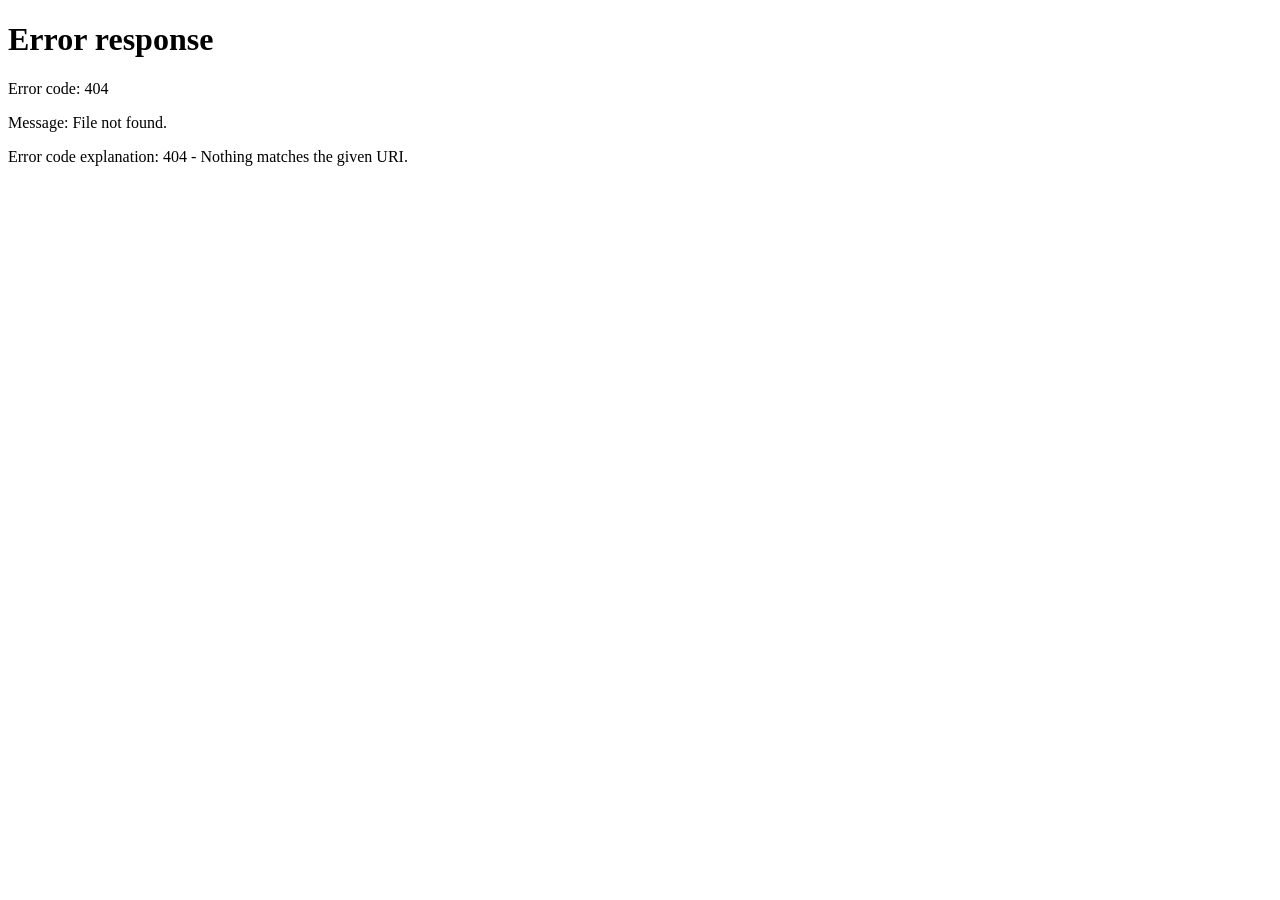
==== Trackify_Front_End/agenda.html @ 9cb70746 "Perbaikan path integrasi" ====
<!DOCTYPE html>
<html lang="id">
<head>
  <meta charset="UTF-8">
  <meta name="viewport" content="width=device-width, initial-scale=1.0">
  <title>Trackify - Jadwal & To-Do List</title>
  <link rel="stylesheet" href="assets/css/agenda.css">
  <link href="https://unpkg.com/boxicons@2.1.4/css/boxicons.min.css" rel="stylesheet">
  <link rel="stylesheet" href="https://cdnjs.cloudflare.com/ajax/libs/font-awesome/6.4.0/css/all.min.css" />
</head>
<body>

  <!-- Navbar dengan hamburger icon-->
  <nav class="navbar-main">
    <div class="nav-wrapper">
      <div class="nav-content">
        <a href="#" class="hamburger-icon" id="hamburgerBtn">
          <i class='bx bx-menu'></i>
        </a>
        <span class="nav-title">Agenda</span>
      </div>
    </div>
  </nav>

  <!-- Sidebar -->
  <nav class="sidebar" id="sidebar">
    <div class="sidebar-header">
      <span>Trackify</span>
      <a href="#" class="close-sidebar" id="closeSidebar">
        <i class='bx bx-x'></i>
      </a>
    </div>
    <ul class="sidebar-menu">
      <li><a href="beranda.html"><i class="fas fa-qrcode"></i>Beranda</a></li>
      <li><a href="agenda.html"><i class="fas fa-calendar-alt"></i>Agenda</a></li>
      <li><a href="fokus.html"><i class="fas fa-clock"></i>Mode Fokus</a></li>
      <li><a href="repositori.html"><i class="fas fa-folder"></i>Repositori</a></li>
    </ul>
  </nav>

  <!-- Overlay untuk menutup sidebar -->
  <div id="overlay" class="sidebar-overlay"></div>

  <!-- Main -->
  <div class="container">
    <!-- Reminder Notification -->
    <div class="reminder-notification" id="reminderNotification">
      <div class="reminder-icon"></div>
      <div class="reminder-content">
        <div class="reminder-title" id="reminderTitle">Pengingat Tugas</div>
        <div class="reminder-message" id="reminderMessage">Ada tugas yang deadline-nya dekat!</div>
      </div>
      <button class="reminder-close" id="reminderClose" aria-label="Tutup pengingat">
        <i class='bx bx-x'></i>
      </button>
      <div class="reminder-badge" id="reminderBadge">0</div>
    </div>

    <div class="schedule-wrapper">
      <!-- Kalender -->
      <div class="card calendar-card">
        <div class="card-header">
          <h2>Kalender</h2>
          <div class="calendar-nav">
            <button id="prev" class="nav-btn" aria-label="Bulan sebelumnya">
              <i class='bx bx-chevron-left'></i>
            </button>
            <h3 id="monthYear">Bulan Tahun</h3>
            <button id="next" class="nav-btn" aria-label="Bulan berikutnya">
              <i class='bx bx-chevron-right'></i>
            </button>
          </div>
        </div>

        <div class="weekdays">
          <div class="weekday">Min</div>
          <div class="weekday">Sen</div>
          <div class="weekday">Sel</div>
          <div class="weekday">Rab</div>
          <div class="weekday">Kam</div>
          <div class="weekday">Jum</div>
          <div class="weekday">Sab</div>
        </div>

        <div id="calendarGrid" class="calendar-grid">
          <!-- Kalender akan diisi oleh JavaScript -->
        </div>

        <div class="quick-add-section">
          <h4>Tambah Agenda Cepat</h4>
          <div class="quick-add-form">
            <input id="eventName" type="text" placeholder="Nama Agenda (misal: Tugas PemWeb)" 
                   aria-label="Nama agenda cepat">
            <input id="eventDate" type="date" aria-label="Tanggal agenda">
            <button id="addEventBtn" class="primary-btn" aria-label="Tambah sebagai tugas">
              <i class='bx bx-plus'></i>
              Tambah sebagai tugas
            </button>
          </div>
          <p class="helper-text">Klik tanggal di kalender untuk melihat tugas</p>
        </div>
      </div>

      <!-- To-Do List Section -->
      <div class="card todo-card">
        <div class="card-header">
          <div class="todo-header">
            <div>
              <h2>Daftar Agenda</h2>
              <p id="dateLabel" class="date-label">Semua Tugas</p>
            </div>
            <button id="viewAllTasksBtn" class="secondary-btn" aria-label="Lihat semua tugas">
              <i class='bx bx-list-ul'></i>
              Lihat Semua Tugas
            </button>
          </div>
        </div>

        <!-- Progress Section -->
        <div class="progress-section">
          <div class="progress-bar">
            <div id="progressFill" class="progress-fill"></div>
          </div>
          <div class="progress-info">
            <span id="progressText" class="progress-text">0/0 tugas selesai</span>
            <span id="percentText" class="progress-percent">0%</span>
          </div>
        </div>

        <!-- Search Section -->
        <div class="search-section">
          <div class="search-box">
            <i class='bx bx-search'></i>
            <input type="text" id="taskSearch" placeholder="Cari tugas..." 
                   aria-label="Cari tugas">
          </div>
        </div>

        <!-- Task Form -->
        <form id="addForm" class="add-form">
          <div class="form-row">
            <input id="taskInput" type="text" 
                   placeholder="Tulis tugas (misal: Kerjakan PR Matematika)" 
                   required aria-label="Input tugas baru">
            <input id="dueDate" type="date" required aria-label="Tanggal jatuh tempo">
          </div>
          <div class="form-row">
            <select id="priority" aria-label="Prioritas tugas">
              <option value="low">Rendah</option>
              <option value="normal" selected>Normal</option>
              <option value="high">Tinggi</option>
            </select>
            <select id="category" aria-label="Kategori tugas">
              <option value="kuliah">Kuliah</option>
              <option value="praktikum">Praktikum</option>
              <option value="uts">UTS</option>
              <option value="uas">UAS</option>
              <option value="organisasi">Organisasi</option>
              <option value="lainnya">Lainnya</option>
            </select>
            <button type="submit" class="primary-btn" aria-label="Tambah tugas">
              <i class='bx bx-plus'></i>
              Tambah
            </button>
          </div>
        </form>

        <!-- Filter Section -->
        <div class="filter-section">
          <div class="filter-group">
            <label>Filter:</label>
            <input id="filterDate" type="date" placeholder="Tanggal" aria-label="Filter berdasarkan tanggal">
            <select id="filterPriority" aria-label="Filter berdasarkan prioritas">
              <option value="">Semua Prioritas</option>
              <option value="low">Rendah</option>
              <option value="normal">Normal</option>
              <option value="high">Tinggi</option>
            </select>
            <button id="clearFilters" class="outline-btn" aria-label="Reset filter">
              <i class='bx bx-reset'></i>
              Reset
            </button>
          </div>
        </div>

        <!-- Todo List -->
        <div id="todoList" class="todo-list">
          <!-- Daftar tugas akan diisi oleh JavaScript -->
        </div>
      </div>
    </div>
  </div>

  <!-- Reward Popup -->
  <div id="rewardPopup" class="reward-popup">
    <div class="reward-content">
      <div class="reward-icon">🎉</div>
      <h3>Yeay! Tugas selesai!</h3>
      <p>Kamu hebat hari ini! Istirahat sebentar atau beri reward kecil untuk dirimu</p>
      <button id="closeReward" class="primary-btn" aria-label="Tutup popup reward">Tutup</button>
    </div>
  </div>

  <!-- All Tasks Popup -->
  <div class="modal-overlay" id="tasksPopupOverlay"></div>
  <div id="tasksPopup" class="tasks-popup">
    <div class="modal-header">
      <h2>Daftar Semua Tugas</h2>
      <button class="modal-close" id="tasksPopupClose" aria-label="Tutup popup tugas">
        <i class='bx bx-x'></i>
      </button>
    </div>
    <div class="modal-content">
      <div class="tasks-stats">
        <div class="stat-item">
          <div class="stat-number" id="totalTasks">0</div>
          <div class="stat-label">Total Tugas</div>
        </div>
        <div class="stat-item">
          <div class="stat-number" id="completedTasks">0</div>
          <div class="stat-label">Tugas Selesai</div>
        </div>
        <div class="stat-item">
          <div class="stat-number" id="pendingTasks">0</div>
          <div class="stat-label">Tugas Tertunda</div>
        </div>
        <div class="stat-item">
          <div class="stat-number" id="overdueTasks">0</div>
          <div class="stat-label">Tugas Terlambat</div>
        </div>
      </div>

      <div class="tasks-filters">
        <select id="tasksFilterMonth" aria-label="Filter berdasarkan bulan">
          <option value="">Semua Bulan</option>
          <option value="0">Januari</option>
          <option value="1">Februari</option>
          <option value="2">Maret</option>
          <option value="3">April</option>
          <option value="4">Mei</option>
          <option value="5">Juni</option>
          <option value="6">Juli</option>
          <option value="7">Agustus</option>
          <option value="8">September</option>
          <option value="9">Oktober</option>
          <option value="10">November</option>
          <option value="11">Desember</option>
        </select>
        <select id="tasksFilterStatus" aria-label="Filter berdasarkan status">
          <option value="">Semua Status</option>
          <option value="completed">Selesai</option>
          <option value="pending">Belum Selesai</option>
        </select>
        <select id="tasksFilterPriority" aria-label="Filter berdasarkan prioritas">
          <option value="">Semua Prioritas</option>
          <option value="high">Tinggi</option>
          <option value="normal">Normal</option>
          <option value="low">Rendah</option>
        </select>
        <select id="tasksFilterCategory" aria-label="Filter berdasarkan kategori">
          <option value="">Semua Kategori</option>
          <option value="kuliah">Kuliah</option>
          <option value="praktikum">Praktikum</option>
          <option value="uts">UTS</option>
          <option value="uas">UAS</option>
          <option value="organisasi">Organisasi</option>
          <option value="lainnya">Lainnya</option>
        </select>
      </div>

      <div id="tasksPopupList" class="tasks-list">
        <!-- Daftar tugas akan diisi oleh JavaScript -->
      </div>
    </div>
  </div>

  <!-- Edit Task Modal -->
  <div class="modal-overlay" id="editModalOverlay"></div>
  <div id="editModal" class="edit-modal">
    <div class="modal-header">
      <h2>Edit Tugas</h2>
      <button class="modal-close" id="editModalClose" aria-label="Tutup modal edit">
        <i class='bx bx-x'></i>
      </button>
    </div>
    <div class="modal-content">
      <form id="editForm" class="edit-form">
        <input type="hidden" id="editTaskId">
        
        <div class="form-group">
          <label for="editTaskText">Nama Tugas *</label>
          <input type="text" id="editTaskText" placeholder="Masukkan nama tugas" required
                 aria-label="Nama tugas yang diedit">
        </div>
        
        <div class="form-row">
          <div class="form-group">
            <label for="editDueDate">Tanggal Jatuh Tempo *</label>
            <input type="date" id="editDueDate" required aria-label="Tanggal jatuh tempo yang diedit">
          </div>
          
          <div class="form-group">
            <label for="editPriority">Prioritas</label>
            <select id="editPriority" aria-label="Prioritas yang diedit">
              <option value="low">Rendah</option>
              <option value="normal">Normal</option>
              <option value="high">Tinggi</option>
            </select>
          </div>
        </div>
        
        <div class="form-group">
          <label for="editCategory">Kategori</label>
          <select id="editCategory" aria-label="Kategori yang diedit">
            <option value="kuliah">Kuliah</option>
            <option value="praktikum">Praktikum</option>
            <option value="uts">UTS</option>
            <option value="uas">UAS</option>
            <option value="organisasi">Organisasi</option>
            <option value="lainnya">Lainnya</option>
          </select>
        </div>
        
        <div class="form-actions">
          <button type="button" id="editCancel" class="secondary-btn" aria-label="Batal edit">
            <i class='bx bx-x'></i>
            Batal
          </button>
          <button type="submit" class="primary-btn" aria-label="Simpan perubahan">
            <i class='bx bx-save'></i>
            Simpan Perubahan
          </button>
        </div>
      </form>
    </div>
  </div>

  <script type="module" src="assets/js/agenda.js"></script>
</body>
</html>
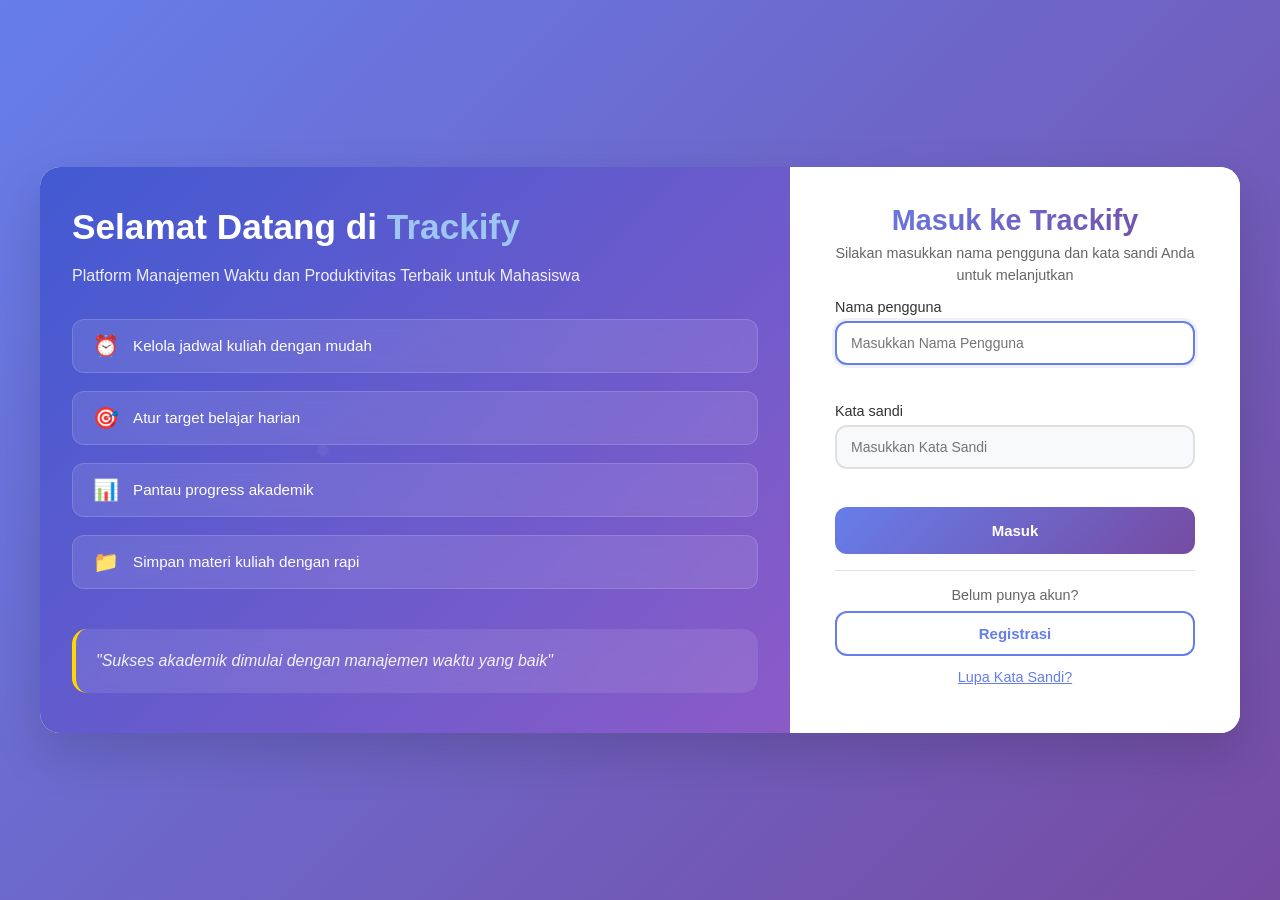
==== commit 828b8853: "Menghalangi pengguna mengakses laman tanpa login" ====
--- a/Trackify_Front_End/agenda.html
+++ b/Trackify_Front_End/agenda.html
@@ -334,7 +334,9 @@
       </form>
     </div>
   </div>
-
+  
+  <script type="module" src="assets/js/guard.js"></script>
+  <script src="assets/js/config.js"></script>
   <script type="module" src="assets/js/agenda.js"></script>
 </body>
 </html>
